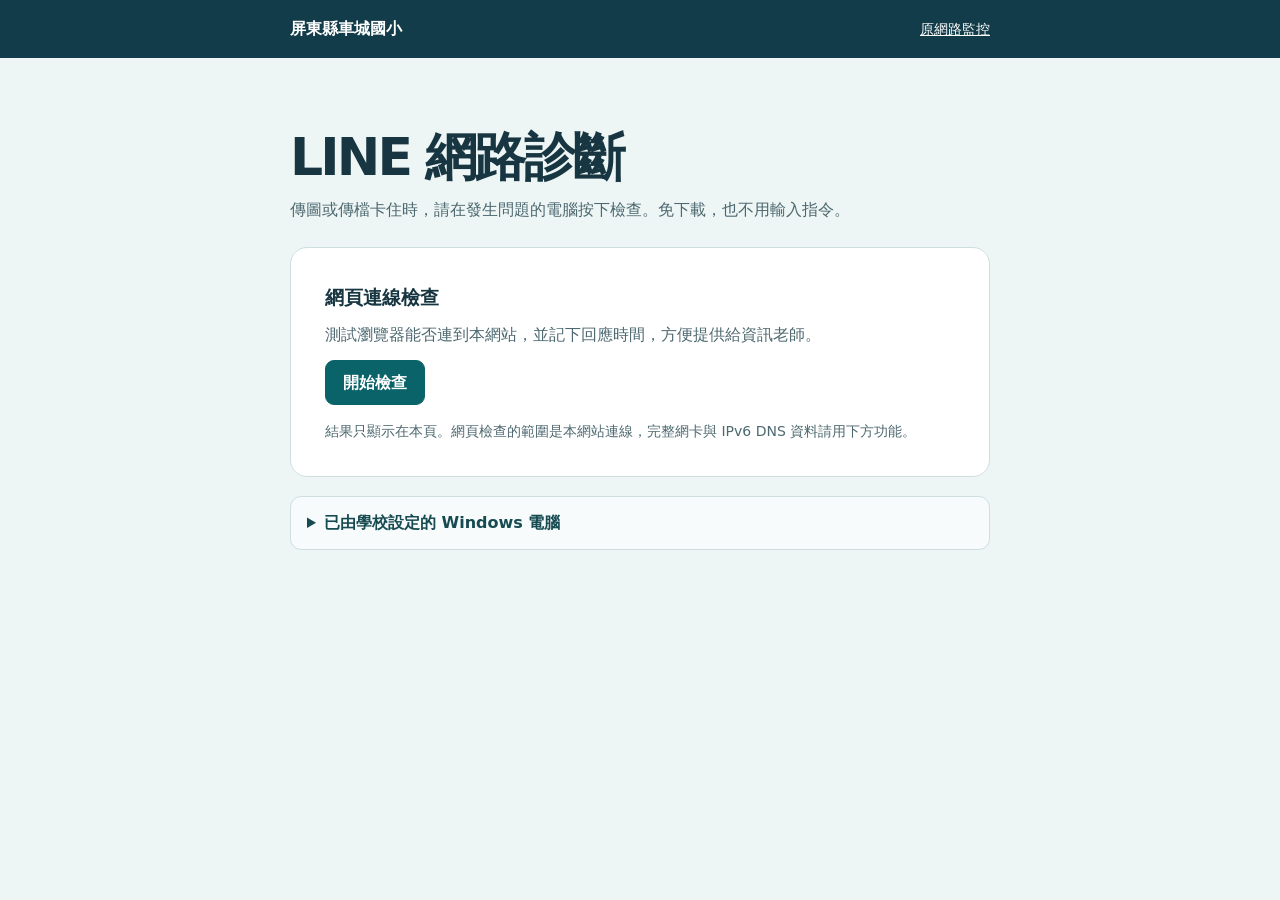
==== line-diagnostics/index.html @ b568d6c8 "Add download-free LINE connection check" ====
<!doctype html>
<html lang="zh-Hant-TW">
<head>
<meta charset="utf-8">
<meta name="viewport" content="width=device-width,initial-scale=1">
<title>LINE 網路診斷｜車城國小</title>
<style>
:root { color-scheme:light; font-family:system-ui,"Microsoft JhengHei",sans-serif; color:#173641; background:#edf5f5 }
* { box-sizing:border-box }
body { margin:0; font-size:16px; line-height:1.6 }
header { background:#123c49; color:#fff }
.wrap { width:min(calc(100% - 36px),700px); margin:auto }
header .wrap { display:flex; justify-content:space-between; align-items:center; padding:16px 0; gap:12px }
header a { color:inherit; font-size:14px }
main { padding:clamp(30px,8vw,70px) 0 40px }
h1,h2,p { margin:0 }
h1 { font-size:clamp(31px,6vw,52px); letter-spacing:-.055em; line-height:1.15 }
h2 { font-size:19px }
.lead, .note { margin-top:10px; color:#4d6870 }
.card { background:#fff; border:1px solid #cfdfdf; border-radius:17px; padding:clamp(18px,5vw,34px); margin-top:24px }
.btn { display:inline-flex; align-items:center; justify-content:center; min-height:45px; padding:8px 17px; border-radius:9px; border:1px solid #aac8c8; text-decoration:none; font:inherit; font-weight:670; background:#fff; color:#164b52; cursor:pointer }
.main-btn { color:#fff; background:#096369; border-color:#096369 }
.btn:hover { box-shadow:0 0 0 2px #5a9896 }
:focus-visible { outline:3px solid #9d5300; outline-offset:3px }
button:disabled { opacity:.64; cursor:wait }
.status { margin:15px 0 0; color:#155e5b; font-weight:650 }
.result { margin-top:14px }
.result textarea { width:100%; min-height:123px; resize:vertical; color:inherit; border:1px solid #c0d5d4; border-radius:8px; background:#f4f9f8; padding:9px 12px; font:14px/1.6 ui-monospace,monospace }
.actions { display:flex; flex-wrap:wrap; gap:9px; align-items:center; margin-top:12px }
details { margin-top:19px; background:#f8fbfb; border:1px solid #cfdfdf; border-radius:11px; padding:13px 16px }
summary { cursor:pointer; color:#164b52; font-weight:650 }
.help { margin-top:8px; font-size:14px; color:#4d6870 }
</style>
</head>
<body>
<header><div class="wrap"><strong>屏東縣車城國小</strong><a href="../">原網路監控</a></div></header>
<main class="wrap">
<h1>LINE 網路診斷</h1>
<p class="lead">傳圖或傳檔卡住時，請在發生問題的電腦按下檢查。免下載，也不用輸入指令。</p>
<section class="card" aria-labelledby="basic-heading">
<h2 id="basic-heading">網頁連線檢查</h2>
<p class="note">測試瀏覽器能否連到本網站，並記下回應時間，方便提供給資訊老師。</p>
<div class="actions"><button type="button" class="btn main-btn" id="run">開始檢查</button></div>
<p class="status" id="status" role="status"></p>
<div class="result" id="result" hidden>
<textarea id="report" readonly aria-label="檢查結果"></textarea>
<div class="actions"><button type="button" class="btn" id="copy">複製結果</button><span role="status" id="copyStatus" class="help"></span></div>
</div>
<p class="help">結果只顯示在本頁。網頁檢查的範圍是本網站連線，完整網卡與 IPv6 DNS 資料請用下方功能。</p>
</section>
<details>
<summary>已由學校設定的 Windows 電腦</summary>
<p class="help">按下按鈕即由電腦執行 ipconfig /all。瀏覽器若跳出開啟應用程式的提示，請選「開啟」。</p>
<div class="actions"><a class="btn" id="windows" href="checheng-line-diag://start">開啟完整診斷</a></div>
<p class="help" id="windowsStatus" role="status"></p>
</details>
</main>
<script>
const get = id => document.getElementById(id);
const run = get('run');
get('windows').addEventListener('click', () => {
  get('windowsStatus').textContent = '若沒有開啟視窗，請先用上方「開始檢查」，再聯絡資訊老師。';
});
async function probe(index) {
  const url = new URL(location.pathname, location.origin);
  url.searchParams.set('check', Date.now() + '-' + index);
  const control = new AbortController();
  const timer = setTimeout(() => control.abort(), 3500);
  const start = performance.now();
  try {
    const response = await fetch(url, { method:'HEAD', cache:'no-store', signal:control.signal });
    if (!response.ok) return { label:'網站回應 HTTP ' + response.status };
    const ms = Math.round(performance.now() - start);
    return { ms, label:ms + ' 毫秒' };
  } catch (error) {
    return { label:error.name === 'AbortError' ? '超過 3.5 秒未回應' : '連線失敗' };
  } finally { clearTimeout(timer); }
}
run.addEventListener('click', async () => {
  run.disabled = true;
  get('result').hidden = true;
  get('copyStatus').textContent = '';
  const results = [];
  for (let i = 0; i < 3; i++) {
    get('status').textContent = '檢查中 ' + (i + 1) + '／3';
    results.push(await probe(i));
  }
  const count = results.filter(item => Number.isFinite(item.ms)).length;
  const summary = '本網站成功回應 ' + count + '／3 次';
  const time = new Date().toLocaleString('zh-TW', { timeZone:'Asia/Taipei', hour12:false });
  get('status').textContent = summary;
  get('report').value = ['車城國小 LINE 網頁連線檢查', '臺灣時間 ' + time, summary,
    ...results.map((item,index) => '第 ' + (index + 1) + ' 次　' + item.label)].join('
');
  get('result').hidden = false;
  run.disabled = false;
  run.textContent = '重新檢查';
});
get('copy').addEventListener('click', async () => {
  try {
    await navigator.clipboard.writeText(get('report').value);
    get('copyStatus').textContent = '已複製，可貼給資訊老師。';
  } catch {
    get('report').select();
    get('copyStatus').textContent = '請複製已選取的結果。';
  }
});
</script>
</body>
</html>
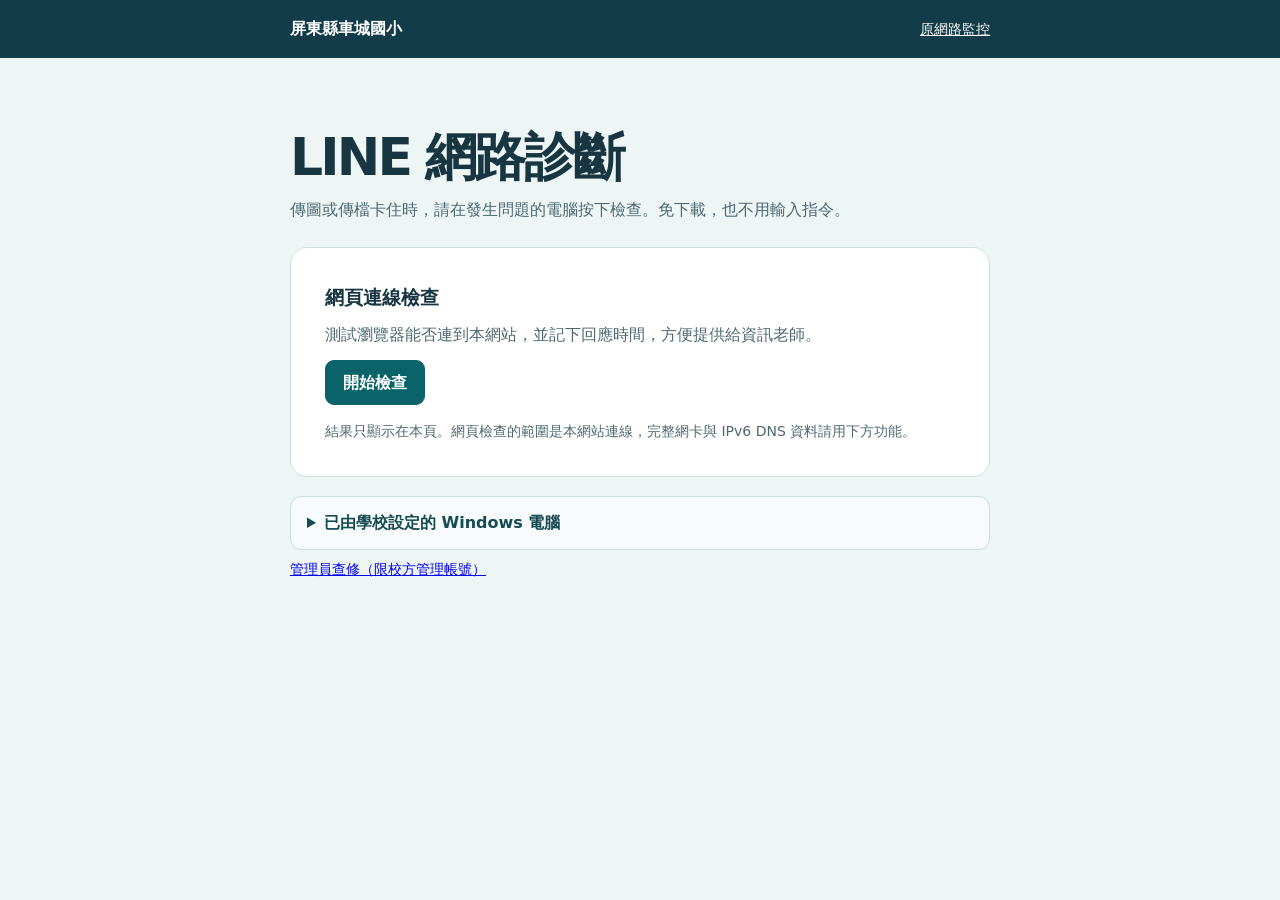
==== commit d2a63f56: "Link school-only GAS diagnostics dashboard Add a link for administrator troubleshooting in the diagn" ====
--- a/line-diagnostics/index.html
+++ b/line-diagnostics/index.html
@@ -54,6 +54,7 @@
 <div class="actions"><a class="btn" id="windows" href="checheng-line-diag://start">開啟完整診斷</a></div>
 <p class="help" id="windowsStatus" role="status"></p>
 </details>
+<p class="help"><a href="https://script.google.com/a/macros/cces.ptc.edu.tw/s/AKfycbwvMesTggtN7hkKjxOMTeUTHo9i4udr-uAuq8nV6Ap_xiIthWON20SgaJzDu-a2cxnm/exec">管理員查修（限校方管理帳號）</a></p>
 </main>
 <script>
 const get = id => document.getElementById(id);
@@ -90,8 +91,7 @@
   const time = new Date().toLocaleString('zh-TW', { timeZone:'Asia/Taipei', hour12:false });
   get('status').textContent = summary;
   get('report').value = ['車城國小 LINE 網頁連線檢查', '臺灣時間 ' + time, summary,
-    ...results.map((item,index) => '第 ' + (index + 1) + ' 次　' + item.label)].join('
-');
+    ...results.map((item,index) => '第 ' + (index + 1) + ' 次　' + item.label)].join('\n');
   get('result').hidden = false;
   run.disabled = false;
   run.textContent = '重新檢查';
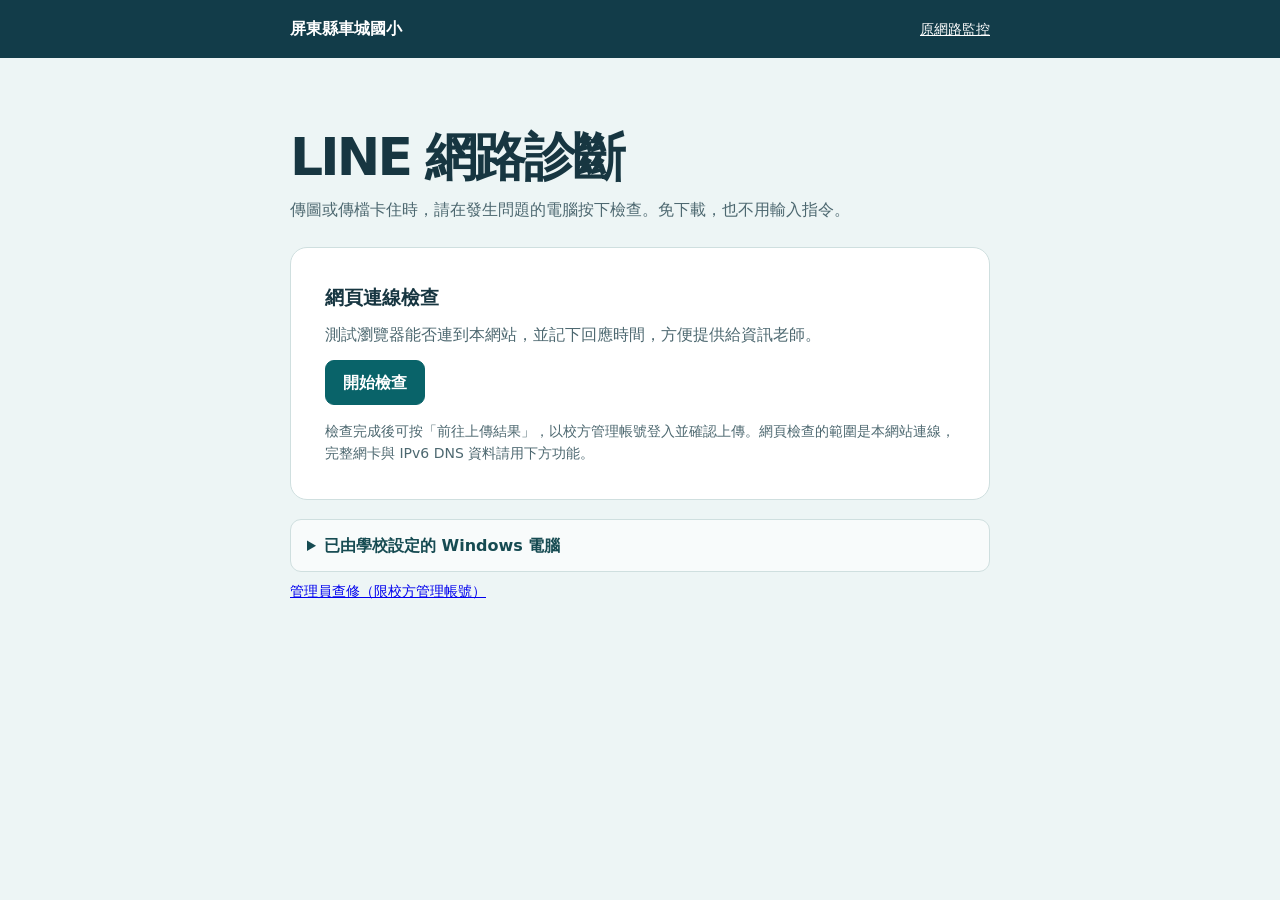
==== commit 805d3ed0: "Connect web diagnostics to verified GAS upload receipts" ====
--- a/line-diagnostics/index.html
+++ b/line-diagnostics/index.html
@@ -44,17 +44,18 @@
 <p class="status" id="status" role="status"></p>
 <div class="result" id="result" hidden>
 <textarea id="report" readonly aria-label="檢查結果"></textarea>
-<div class="actions"><button type="button" class="btn" id="copy">複製結果</button><span role="status" id="copyStatus" class="help"></span></div>
+<div class="actions"><button type="button" class="btn" id="copy">複製結果</button><a class="btn" id="submit-check">前往上傳結果</a><span role="status" id="copyStatus" class="help"></span></div>
 </div>
-<p class="help">結果只顯示在本頁。網頁檢查的範圍是本網站連線，完整網卡與 IPv6 DNS 資料請用下方功能。</p>
+<p class="help">檢查完成後可按「前往上傳結果」，以校方管理帳號登入並確認上傳。網頁檢查的範圍是本網站連線，完整網卡與 IPv6 DNS 資料請用下方功能。</p>
 </section>
 <details>
 <summary>已由學校設定的 Windows 電腦</summary>
 <p class="help">按下按鈕即由電腦執行 ipconfig /all。瀏覽器若跳出開啟應用程式的提示，請選「開啟」。</p>
 <div class="actions"><a class="btn" id="windows" href="checheng-line-diag://start">開啟完整診斷</a></div>
+<p class="help">新版 Windows 診斷預設監測 30 分鐘，約每 10 秒採樣一次，時間到會自動停止。</p>
 <p class="help" id="windowsStatus" role="status"></p>
 </details>
-<p class="help"><a href="https://script.google.com/a/macros/cces.ptc.edu.tw/s/AKfycbwvMesTggtN7hkKjxOMTeUTHo9i4udr-uAuq8nV6Ap_xiIthWON20SgaJzDu-a2cxnm/exec">管理員查修（限校方管理帳號）</a></p>
+<p class="help"><a id="admin-check" href="https://script.google.com/a/macros/cces.ptc.edu.tw/s/AKfycbwvMesTggtN7hkKjxOMTeUTHo9i4udr-uAuq8nV6Ap_xiIthWON20SgaJzDu-a2cxnm/exec">管理員查修（限校方管理帳號）</a></p>
 </main>
 <script>
 const get = id => document.getElementById(id);
@@ -81,10 +82,12 @@
   run.disabled = true;
   get('result').hidden = true;
   get('copyStatus').textContent = '';
+  const startedAt = new Date().toISOString();
   const results = [];
   for (let i = 0; i < 3; i++) {
     get('status').textContent = '檢查中 ' + (i + 1) + '／3';
-    results.push(await probe(i));
+    const sample = await probe(i);
+    results.push({ ...sample, time: new Date().toISOString() });
   }
   const count = results.filter(item => Number.isFinite(item.ms)).length;
   const summary = '本網站成功回應 ' + count + '／3 次';
@@ -92,6 +95,9 @@
   get('status').textContent = summary;
   get('report').value = ['車城國小 LINE 網頁連線檢查', '臺灣時間 ' + time, summary,
     ...results.map((item,index) => '第 ' + (index + 1) + ' 次　' + item.label)].join('\n');
+  const destination = new URL(get('admin-check').href);
+  destination.hash = new URLSearchParams({check: JSON.stringify({id: crypto.randomUUID(), startedAt, endedAt: new Date().toISOString(), samples: results})}).toString();
+  get('submit-check').href = destination.href;
   get('result').hidden = false;
   run.disabled = false;
   run.textContent = '重新檢查';
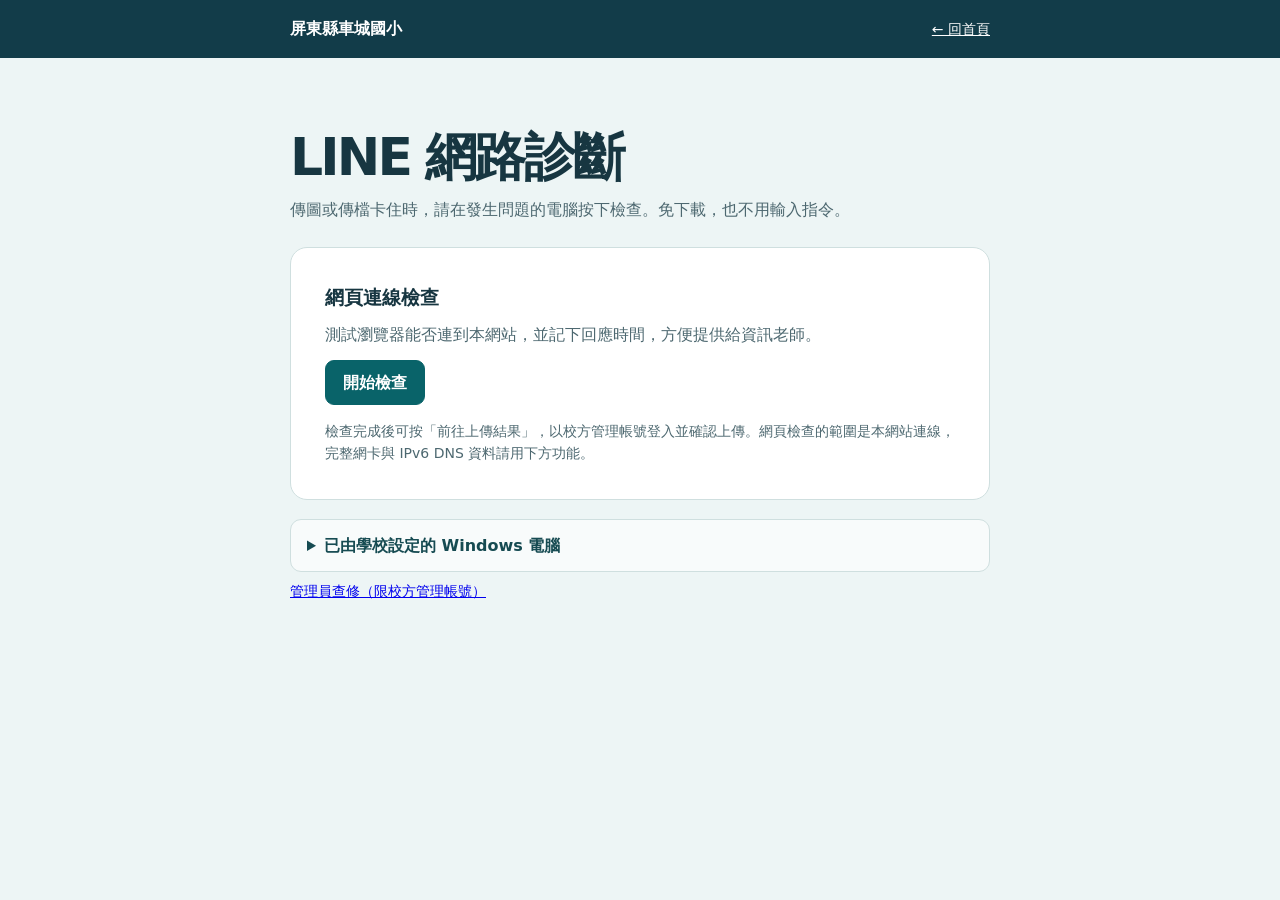
==== commit dc0ea82d: "Update header link text in index.html" ====
--- a/line-diagnostics/index.html
+++ b/line-diagnostics/index.html
@@ -33,7 +33,7 @@
 </style>
 </head>
 <body>
-<header><div class="wrap"><strong>屏東縣車城國小</strong><a href="../">原網路監控</a></div></header>
+<header><div class="wrap"><strong>屏東縣車城國小</strong><a href="../">← 回首頁</a></div></header>
 <main class="wrap">
 <h1>LINE 網路診斷</h1>
 <p class="lead">傳圖或傳檔卡住時，請在發生問題的電腦按下檢查。免下載，也不用輸入指令。</p>
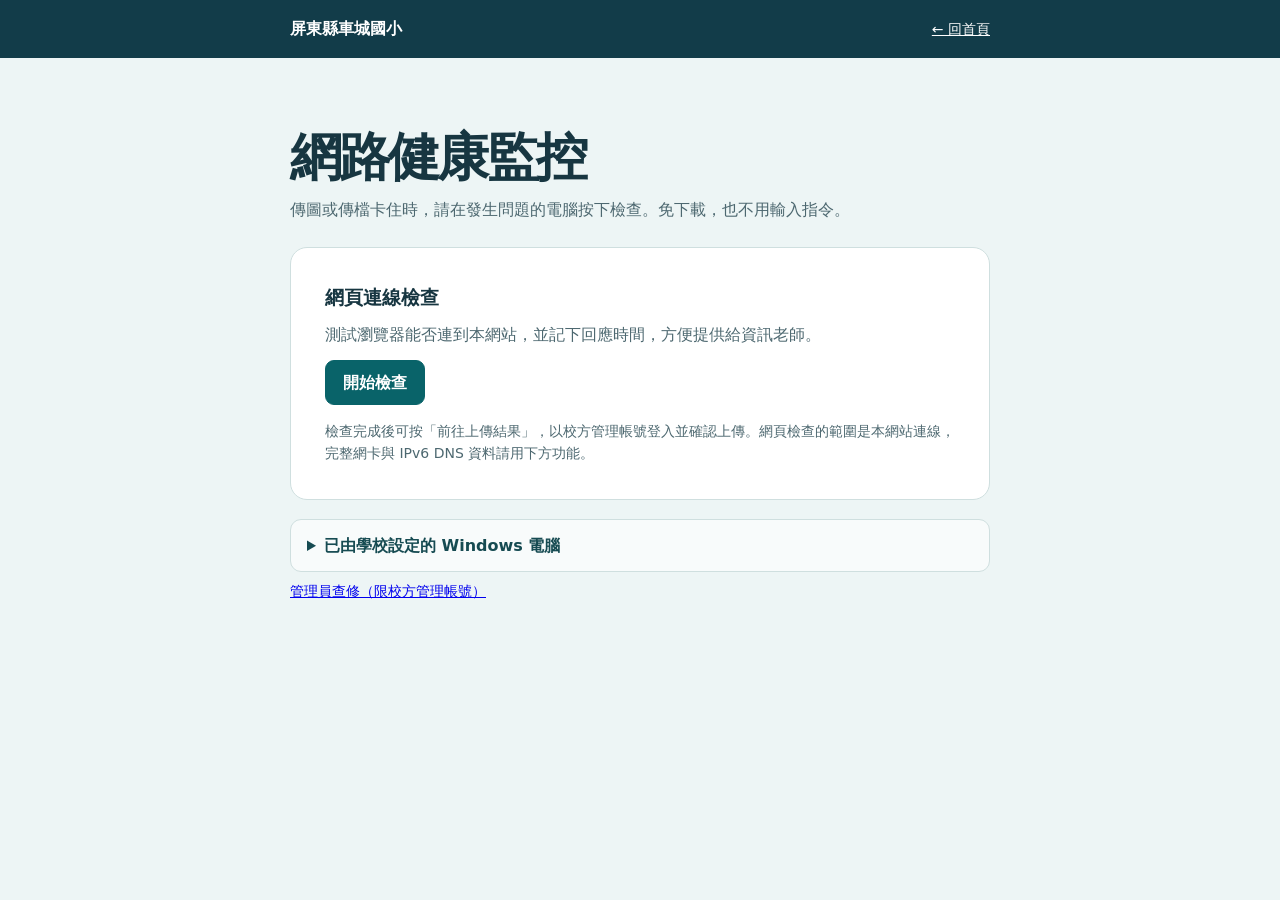
==== commit 949d0220: "Update title and heading for network diagnostics page" ====
--- a/line-diagnostics/index.html
+++ b/line-diagnostics/index.html
@@ -3,7 +3,7 @@
 <head>
 <meta charset="utf-8">
 <meta name="viewport" content="width=device-width,initial-scale=1">
-<title>LINE 網路診斷｜車城國小</title>
+<title>車城國小｜網路健康監控</title>
 <style>
 :root { color-scheme:light; font-family:system-ui,"Microsoft JhengHei",sans-serif; color:#173641; background:#edf5f5 }
 * { box-sizing:border-box }
@@ -35,7 +35,7 @@
 <body>
 <header><div class="wrap"><strong>屏東縣車城國小</strong><a href="../">← 回首頁</a></div></header>
 <main class="wrap">
-<h1>LINE 網路診斷</h1>
+<h1>網路健康監控</h1>
 <p class="lead">傳圖或傳檔卡住時，請在發生問題的電腦按下檢查。免下載，也不用輸入指令。</p>
 <section class="card" aria-labelledby="basic-heading">
 <h2 id="basic-heading">網頁連線檢查</h2>
